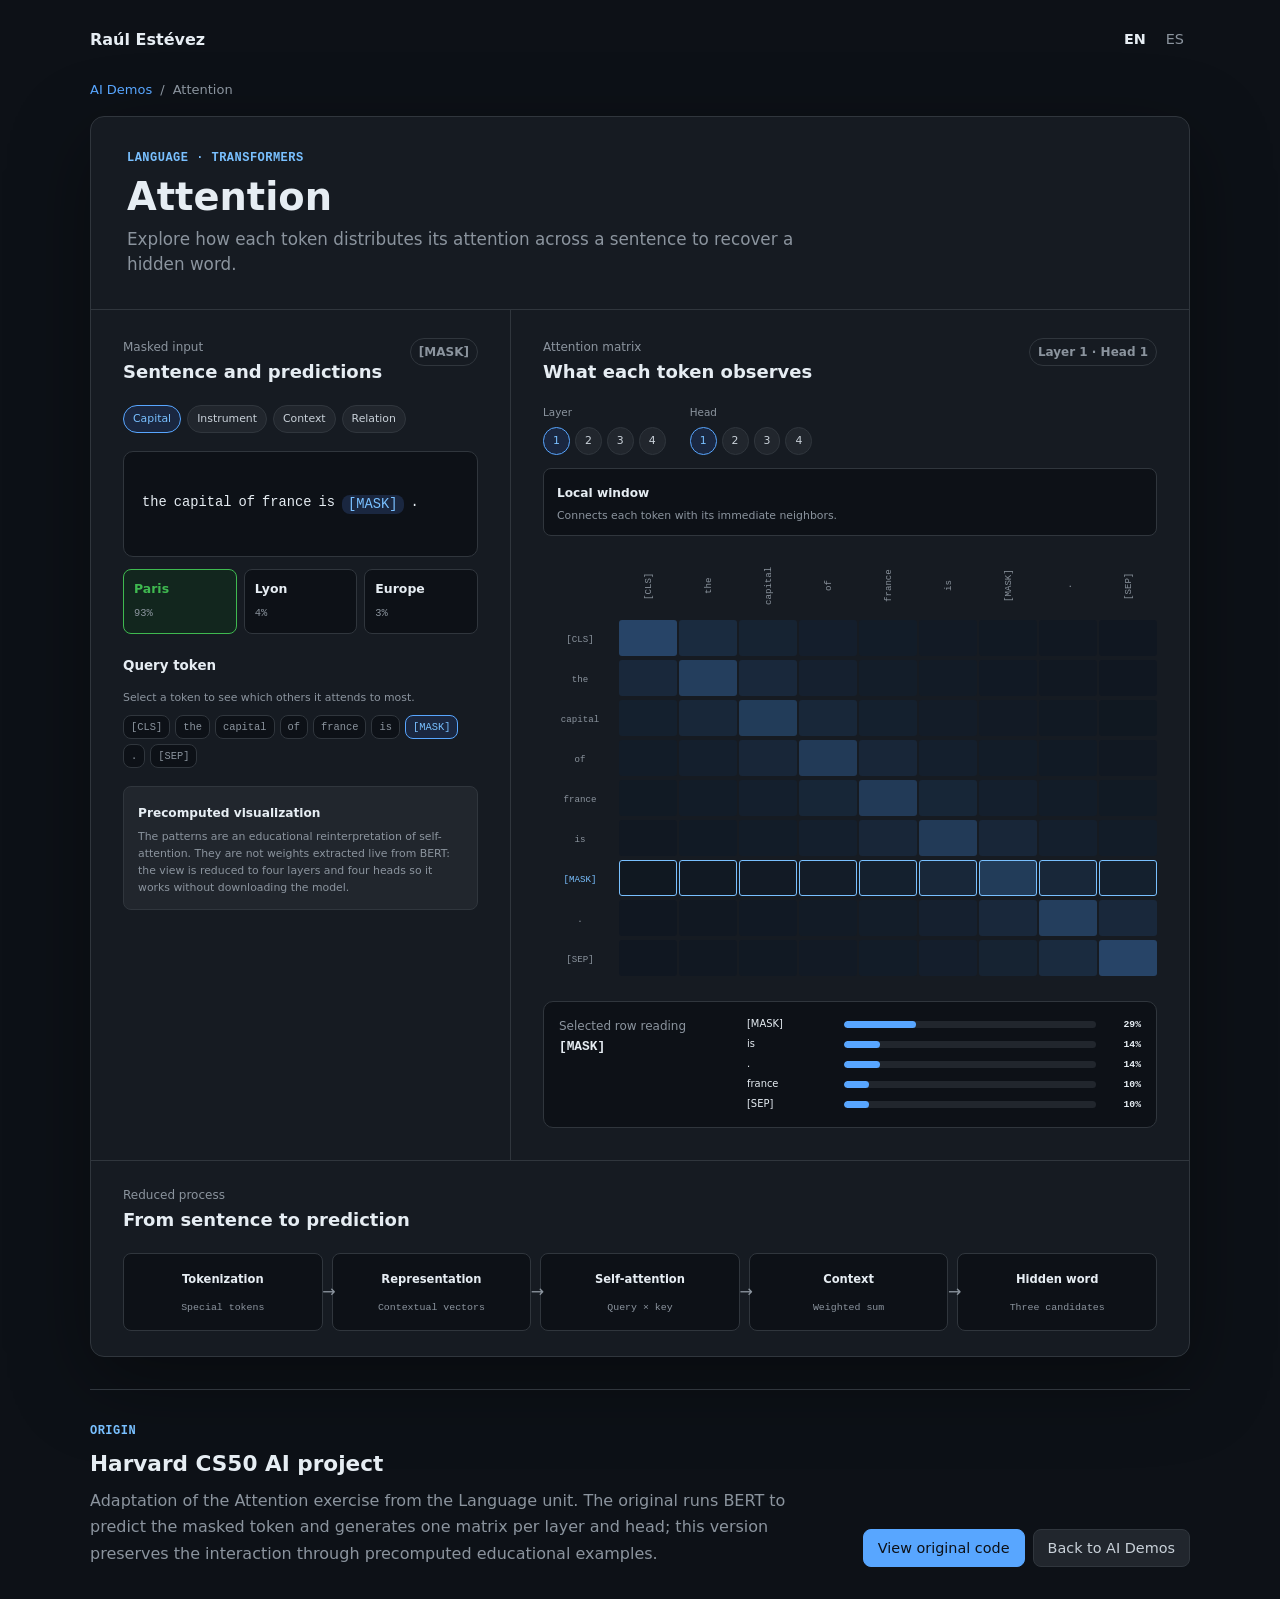
==== demos/attention/index.html @ a3ec4774 "feat: add Attention visualizer" ====
<!doctype html>
<html lang="es">
<head>
  <meta charset="utf-8">
  <meta name="viewport" content="width=device-width, initial-scale=1">
  <meta name="description" content="Visualizador interactivo del mecanismo de self-attention en transformadores.">
  <title>Attention · Self-attention</title>
  <link rel="stylesheet" href="../../assets/css/tokens.css">
  <link rel="stylesheet" href="../../assets/css/base.css">
  <link rel="stylesheet" href="../../assets/css/demo.css">
  <link rel="stylesheet" href="attention.css">
</head>
<body>
  <header class="site-header"><a class="site-header__brand" href="https://raulesteveza.github.io">Raúl Estévez</a><div class="language-switcher" role="group" aria-label="Idioma"><button class="language-switcher__button" type="button" data-lang="en" aria-pressed="false">EN</button><button class="language-switcher__button" type="button" data-lang="es" aria-pressed="true">ES</button></div></header>
  <main class="page-shell demo-page">
    <nav class="breadcrumb" aria-label="Navegación secundaria"><a href="../../" data-i18n="backHub">AI Demos</a><span aria-hidden="true">/</span><span>Attention</span></nav>
    <section class="window demo-window" aria-labelledby="page-title">
      <header class="demo-header"><div><p class="eyebrow" data-i18n="eyebrow">Lenguaje · Transformers</p><h1 id="page-title">Attention</h1><p data-i18n="subtitle">Explora cómo cada token reparte su atención entre las palabras de una frase para recuperar una palabra oculta.</p></div></header>
      <div class="attention-layout">
        <section class="sentence-panel" aria-labelledby="sentence-title">
          <div class="panel-heading"><div><p class="panel-label" data-i18n="inputLabel">Entrada enmascarada</p><h2 id="sentence-title" data-i18n="sentenceTitle">Frase y predicciones</h2></div><span class="analysis-state">[MASK]</span></div>
          <div class="example-list" id="example-list"></div>
          <div class="masked-sentence" id="masked-sentence"></div>
          <div class="prediction-list" id="prediction-list"></div>
          <div class="token-section"><h3 data-i18n="queryTitle">Token que consulta</h3><p data-i18n="queryCopy">Selecciona un token para ver a cuáles presta más atención.</p><div class="token-list" id="token-list"></div></div>
          <div class="scope-note" role="note"><strong data-i18n="scopeTitle">Visualización precalculada</strong><p data-i18n="scopeCopy">Los patrones son una reinterpretación educativa de self-attention. No son pesos extraídos en directo de BERT: se reducen a cuatro capas y cuatro cabezas para funcionar sin descargar el modelo.</p></div>
        </section>
        <section class="matrix-panel" aria-labelledby="matrix-title">
          <div class="panel-heading"><div><p class="panel-label" data-i18n="attentionLabel">Matriz de atención</p><h2 id="matrix-title" data-i18n="matrixTitle">Qué observa cada token</h2></div><span class="analysis-state" id="matrix-state">—</span></div>
          <div class="selector-row"><div><span data-i18n="layer">Capa</span><div class="selector-group" id="layer-selector"></div></div><div><span data-i18n="head">Cabeza</span><div class="selector-group" id="head-selector"></div></div></div>
          <div class="head-summary" id="head-summary"></div>
          <div class="heatmap-wrap"><div class="heatmap" id="heatmap" role="grid"></div></div>
          <div class="focus-panel"><div><p class="panel-label" data-i18n="focusLabel">Lectura de la fila seleccionada</p><h3 id="focus-title">—</h3></div><div class="focus-bars" id="focus-bars"></div></div>
        </section>
      </div>
      <section class="transformer-panel" aria-labelledby="transformer-title"><div class="panel-heading"><div><p class="panel-label" data-i18n="processLabel">Proceso reducido</p><h2 id="transformer-title" data-i18n="transformerTitle">De la frase a la predicción</h2></div></div><div class="transformer-flow" id="transformer-flow"></div></section>
    </section>
    <section class="project-note" aria-labelledby="origin-title"><div><p class="eyebrow" data-i18n="originLabel">Origen</p><h2 id="origin-title" data-i18n="originTitle">Proyecto de Harvard CS50 AI</h2><p data-i18n="originCopy">Adaptación del ejercicio Attention de la unidad Language. El original ejecuta BERT para predecir el token enmascarado y genera una matriz por cada capa y cabeza; esta versión conserva la interacción mediante ejemplos educativos precalculados.</p></div><div class="project-note__actions"><a class="button button--primary" href="https://github.com/RaulEstevezA/harvard_ai/tree/main/6-language/attention" data-i18n="viewCode">Ver código original</a><a class="button" href="../../" data-i18n="backToHub">Volver a AI Demos</a></div></section>
  </main>
  <script src="attention.js"></script>
</body>
</html>
---- assets/css/tokens.css ----
:root {
  --page-bg: #0d1117;
  --surface: #161b22;
  --surface-raised: #21262d;
  --accent-soft: #1a2740;
  --accent: #58a6ff;
  --accent-text: #79c0ff;
  --on-accent: #0d1117;
  --text: #e6edf3;
  --btn-text: #c9d1d9;
  --muted: #8b949e;
  --border: #30363d;
  --success: #3fb950;
  --success-soft: #12261e;
  --warning: #d29922;
  --warning-soft: #2b2111;
  --danger: #f85149;
  --font-sans: system-ui, -apple-system, BlinkMacSystemFont, sans-serif;
  --font-mono: 'SF Mono', 'Fira Code', 'Cascadia Code', ui-monospace, monospace;
  --radius-control: 6px;
  --radius-button: 8px;
  --radius-panel: 10px;
  --radius-window: 14px;
  --radius-pill: 999px;
  --window-shadow: 0 24px 80px rgba(0, 0, 0, 0.36);
}
---- assets/css/base.css ----
* { box-sizing: border-box; }

html { color-scheme: dark; }

body {
  margin: 0;
  background: var(--page-bg);
  color: var(--text);
  font: 16px/1.5 var(--font-sans);
  -webkit-font-smoothing: antialiased;
}

button, input, select { font: inherit; }
a { color: var(--accent); }
a:hover { color: var(--accent-text); }

:focus-visible {
  outline: 2px solid var(--accent);
  outline-offset: 2px;
}

.site-header,
.page-shell {
  width: min(1100px, calc(100% - 64px));
  margin-inline: auto;
}

.site-header {
  min-height: 80px;
  display: flex;
  align-items: center;
  justify-content: space-between;
  gap: 24px;
}

.site-header__brand {
  color: var(--text);
  font-weight: 650;
  text-decoration: none;
}

.language-switcher {
  display: flex;
  gap: 0.5rem;
}

.language-switcher__button {
  padding: 2px 6px;
  border: 0;
  border-radius: 4px;
  background: transparent;
  color: var(--muted);
  font-size: 0.9rem;
  font-weight: 500;
  cursor: pointer;
  transition: color 0.15s ease;
}

.language-switcher__button[aria-pressed="true"] {
  color: var(--text);
  font-weight: 700;
}

.language-switcher__button:hover { color: var(--text); }

.window {
  background: var(--surface);
  border: 1px solid var(--border);
  border-radius: var(--radius-window);
  box-shadow: var(--window-shadow);
}

.eyebrow {
  margin: 0 0 8px;
  color: var(--accent-text);
  font: 600 0.75rem/1.5 var(--font-mono);
  letter-spacing: 0.04em;
  text-transform: uppercase;
}

h1, h2, h3, h4, p { margin-top: 0; }

.button {
  min-height: 38px;
  display: inline-flex;
  align-items: center;
  justify-content: center;
  padding: 8px 14px;
  border: 1px solid var(--border);
  border-radius: var(--radius-button);
  background: var(--surface-raised);
  color: var(--btn-text);
  font-size: 0.9rem;
  font-weight: 500;
  line-height: 1.2;
  text-decoration: none;
  cursor: pointer;
  transition: background-color 0.15s ease, border-color 0.15s ease, color 0.15s ease;
}

.button:hover {
  border-color: var(--muted);
  color: var(--text);
}

.button--primary {
  border-color: var(--accent);
  background: var(--accent);
  color: var(--on-accent);
}

.button--primary:hover {
  background: var(--accent-text);
  border-color: var(--accent-text);
  color: var(--on-accent);
}

@media (max-width: 768px) {
  .site-header, .page-shell { width: min(100% - 32px, 1100px); }
  .site-header { min-height: 64px; }
}
---- assets/css/demo.css ----
.demo-page { padding-bottom: 32px; }

.breadcrumb {
  display: flex;
  gap: 8px;
  margin: 0 0 16px;
  color: var(--muted);
  font-size: 0.8125rem;
}

.breadcrumb a { text-decoration: none; }

.demo-window { overflow: hidden; }

.demo-header {
  display: flex;
  align-items: flex-start;
  justify-content: space-between;
  gap: 24px;
  padding: 32px 36px;
  border-bottom: 1px solid var(--border);
}

.demo-header h1 { margin-bottom: 8px; font-size: 2.4rem; line-height: 1.15; }
.demo-header p:last-child { max-width: 680px; margin-bottom: 0; color: var(--muted); font-size: 1.05rem; }

.demo-layout { display: grid; grid-template-columns: minmax(360px, 0.9fr) minmax(440px, 1.1fr); }
.game-panel, .analysis-panel { padding: 28px 32px 32px; }
.game-panel { border-right: 1px solid var(--border); }

.panel-heading {
  display: flex;
  align-items: flex-start;
  justify-content: space-between;
  gap: 16px;
  margin-bottom: 20px;
}

.panel-label { margin-bottom: 2px; color: var(--muted); font-size: 0.75rem; }
.panel-heading h2 { margin-bottom: 0; font-size: 1.125rem; }

.side-selector {
  display: grid;
  grid-template-columns: repeat(2, minmax(0, 1fr));
  gap: 8px;
  margin-bottom: 20px;
}

.side-selector button {
  min-height: 58px;
  display: flex;
  align-items: center;
  gap: 10px;
  padding: 8px 12px;
  border: 1px solid var(--border);
  border-radius: var(--radius-button);
  background: var(--page-bg);
  color: var(--btn-text);
  text-align: left;
  cursor: pointer;
}

.side-selector button[aria-pressed="true"] { border-color: var(--accent); background: var(--accent-soft); color: var(--text); }
.side-selector span { font: 600 1.25rem var(--font-mono); }
.side-selector small { color: var(--muted); }

.game-status {
  min-height: 44px;
  display: flex;
  align-items: center;
  justify-content: center;
  margin-bottom: 16px;
  padding: 8px 12px;
  border: 1px solid var(--border);
  border-radius: var(--radius-button);
  background: var(--page-bg);
  color: var(--text);
  font-size: 0.875rem;
  text-align: center;
}

.game-status[data-tone="thinking"] { border-color: var(--accent); color: var(--accent-text); }
.game-status[data-tone="won"] { border-color: var(--success); background: var(--success-soft); color: var(--success); }
.game-status[data-tone="lost"], .game-status[data-tone="draw"] { border-color: var(--warning); background: var(--warning-soft); color: var(--warning); }

.board {
  width: min(100%, 330px);
  aspect-ratio: 1;
  display: grid;
  grid-template-columns: repeat(3, 1fr);
  margin: 0 auto 20px;
}

.board button {
  min-width: 0;
  border: 0;
  border-right: 1px solid var(--border);
  border-bottom: 1px solid var(--border);
  background: transparent;
  color: var(--text);
  font: 600 clamp(2rem, 7vw, 3.25rem) var(--font-mono);
  cursor: pointer;
}

.board button:nth-child(3n) { border-right: 0; }
.board button:nth-child(n+7) { border-bottom: 0; }
.board button:not(:disabled):hover { background: var(--accent-soft); }
.board button[data-mark="X"] { color: var(--accent-text); }
.board button[data-mark="O"] { color: var(--warning); }
.board button[data-winning="true"] { background: var(--success-soft); color: var(--success); }
.board button:disabled { cursor: default; }

.game-note { max-width: 420px; margin: 0 auto; color: var(--muted); font-size: 0.8125rem; text-align: center; }

.analysis-state {
  padding: 4px 8px;
  border: 1px solid var(--border);
  border-radius: var(--radius-pill);
  color: var(--muted);
  font-size: 0.75rem;
  font-weight: 600;
}

.analysis-state[data-active="true"] { border-color: var(--accent); background: var(--accent-soft); color: var(--accent-text); }

.metrics {
  display: grid;
  grid-template-columns: repeat(3, minmax(0, 1fr));
  margin: 0 0 24px;
  border: 1px solid var(--border);
  border-radius: var(--radius-button);
  background: var(--page-bg);
}

.metrics div { min-width: 0; padding: 12px; border-right: 1px solid var(--border); border-bottom: 1px solid var(--border); }
.metrics div:nth-child(3n) { border-right: 0; }
.metrics div:nth-child(n+4) { border-bottom: 0; }
.metrics dt { margin-bottom: 4px; color: var(--muted); font-size: 0.6875rem; }
.metrics dd { overflow: hidden; margin: 0; color: var(--text); font: 600 0.875rem var(--font-mono); text-overflow: ellipsis; white-space: nowrap; }

.candidate-section { margin-bottom: 20px; }
.candidate-section__heading { display: flex; justify-content: space-between; gap: 16px; margin-bottom: 8px; }
.candidate-section h3 { margin-bottom: 0; font-size: 0.875rem; }
.candidate-section__heading span { color: var(--muted); font-size: 0.75rem; }

.candidate-list { overflow-y: auto; min-height: 124px; max-height: 180px; border: 1px solid var(--border); border-radius: var(--radius-button); background: var(--page-bg); }
.empty-state { margin: 0; padding: 20px; color: var(--muted); font-size: 0.8125rem; text-align: center; }

.candidate-row {
  display: grid;
  grid-template-columns: 38px minmax(0, 1fr) auto;
  align-items: center;
  gap: 10px;
  padding: 9px 12px;
  border-bottom: 1px solid var(--border);
  font-size: 0.8125rem;
}

.candidate-row:last-child { border-bottom: 0; }
.candidate-row[data-selected="true"] { background: var(--accent-soft); }
.candidate-row__move { color: var(--text); font-family: var(--font-mono); }
.candidate-row__bar { height: 4px; overflow: hidden; border-radius: var(--radius-pill); background: var(--surface-raised); }
.candidate-row__bar span { display: block; height: 100%; background: var(--muted); }
.candidate-row[data-score="1"] .candidate-row__bar span { width: 100%; background: var(--success); }
.candidate-row[data-score="0"] .candidate-row__bar span { width: 55%; background: var(--warning); }
.candidate-row[data-score="-1"] .candidate-row__bar span { width: 18%; background: var(--danger); }
.candidate-row__result { color: var(--muted); font-weight: 600; }
.candidate-row[data-selected="true"] .candidate-row__result { color: var(--accent-text); }

.algorithm-note { padding: 14px 16px; border: 1px solid var(--border); border-radius: var(--radius-panel); background: var(--accent-soft); }
.algorithm-note strong { display: block; margin-bottom: 4px; color: var(--accent-text); font-size: 0.8125rem; }
.algorithm-note p { margin: 0; color: var(--btn-text); font-size: 0.8125rem; line-height: 1.55; }

.project-note {
  display: flex;
  justify-content: space-between;
  align-items: end;
  gap: 32px;
  margin-top: 32px;
  padding-top: 32px;
  border-top: 1px solid var(--border);
}

.project-note h2 { margin-bottom: 8px; font-size: 1.35rem; }
.project-note p:last-child { max-width: 720px; margin-bottom: 0; color: var(--muted); line-height: 1.65; }
.project-note__actions { flex: 0 0 auto; display: flex; flex-wrap: wrap; gap: 8px; }

@media (max-width: 1000px) {
  .demo-layout { grid-template-columns: 1fr; }
  .game-panel { border-right: 0; border-bottom: 1px solid var(--border); }
}

@media (max-width: 768px) {
  .demo-header { padding: 24px; }
  .demo-header h1 { font-size: 1.75rem; }
  .game-panel, .analysis-panel { padding: 24px; }
  .project-note { align-items: flex-start; flex-direction: column; }
}

@media (max-width: 600px) {
  .demo-header { flex-direction: column; padding: 20px 16px; }
  .game-panel, .analysis-panel { padding: 20px 16px; }
  .side-selector { grid-template-columns: 1fr; }
  .metrics { grid-template-columns: repeat(2, minmax(0, 1fr)); }
  .metrics div:nth-child(3n) { border-right: 1px solid var(--border); }
  .metrics div:nth-child(2n) { border-right: 0; }
  .metrics div:nth-child(n+4) { border-bottom: 1px solid var(--border); }
  .metrics div:nth-child(n+5) { border-bottom: 0; }
  .candidate-section__heading { flex-direction: column; gap: 2px; }
  .project-note__actions, .project-note__actions .button { width: 100%; }
}
---- demos/attention/attention.css ----
.attention-layout{display:grid;grid-template-columns:minmax(420px,.75fr) minmax(620px,1.25fr)}.sentence-panel,.matrix-panel{padding:28px 32px 32px}.sentence-panel{border-right:1px solid var(--border)}
.example-list{display:flex;flex-wrap:wrap;gap:6px;margin-bottom:18px}.example-list button,.selector-group button{padding:5px 9px;border:1px solid var(--border);border-radius:var(--radius-pill);background:var(--surface-raised);color:var(--btn-text);font-size:.68rem;cursor:pointer}.example-list button[aria-pressed="true"],.selector-group button[aria-pressed="true"]{border-color:var(--accent);background:var(--accent-soft);color:var(--accent-text)}
.masked-sentence{min-height:106px;display:flex;flex-wrap:wrap;align-content:center;gap:7px;padding:18px;border:1px solid var(--border);border-radius:var(--radius-panel);background:var(--page-bg)}.sentence-word{font:500 .86rem var(--font-mono)}.sentence-word[data-mask="true"]{padding:2px 6px;border-radius:var(--radius-button);background:var(--accent-soft);color:var(--accent-text)}
.prediction-list{display:grid;grid-template-columns:repeat(3,1fr);gap:7px;margin:12px 0 22px}.prediction{padding:10px;border:1px solid var(--border);border-radius:var(--radius-button);background:var(--page-bg)}.prediction strong{display:block;font-size:.78rem}.prediction span{color:var(--muted);font:.65rem var(--font-mono)}.prediction:first-child{border-color:var(--success);background:var(--success-soft)}.prediction:first-child strong{color:var(--success)}
.token-section h3{font-size:.84rem}.token-section>p{margin:4px 0 9px;color:var(--muted);font-size:.68rem}.token-list{display:flex;flex-wrap:wrap;gap:5px}.token-button{padding:5px 7px;border:1px solid var(--border);border-radius:var(--radius-button);background:var(--page-bg);color:var(--muted);font:500 .65rem var(--font-mono);cursor:pointer}.token-button[aria-pressed="true"]{border-color:var(--accent);background:var(--accent-soft);color:var(--accent-text)}
.scope-note{margin-top:18px;padding:13px 14px;border:1px solid var(--border);border-radius:var(--radius-button);background:var(--surface-raised)}.scope-note strong{font-size:.76rem}.scope-note p{margin:5px 0 0;color:var(--muted);font-size:.68rem;line-height:1.55}
.selector-row{display:flex;gap:24px;margin-bottom:13px}.selector-row>div{display:grid;gap:6px}.selector-row span{color:var(--muted);font-size:.65rem}.selector-group{display:flex;gap:5px}.head-summary{min-height:58px;margin-bottom:14px;padding:11px 13px;border:1px solid var(--border);border-radius:var(--radius-button);background:var(--page-bg)}.head-summary strong{font-size:.76rem}.head-summary p{margin:4px 0 0;color:var(--muted);font-size:.68rem}
.heatmap-wrap{max-width:100%;overflow:auto;padding:4px 0 10px}.heatmap{display:grid;width:max-content;min-width:100%;gap:2px}.heatmap-label{display:grid;place-items:center;min-width:36px;height:38px;padding:2px;color:var(--muted);font:500 .57rem var(--font-mono);overflow:hidden}.heatmap-label--column{writing-mode:vertical-rl;transform:rotate(180deg);height:64px}.heatmap-label[data-active="true"]{color:var(--accent-text)}.heatmap-cell{min-width:36px;height:36px;border:1px solid transparent;border-radius:3px;background:color-mix(in srgb,var(--accent) calc(var(--score)*100%),var(--page-bg));cursor:pointer}.heatmap-cell:hover,.heatmap-cell[data-active="true"]{border-color:var(--accent-text)}
.focus-panel{display:grid;grid-template-columns:170px 1fr;gap:18px;margin-top:13px;padding:15px;border:1px solid var(--border);border-radius:var(--radius-panel);background:var(--page-bg)}.focus-panel h3{margin-top:4px;font:600 .8rem var(--font-mono)}.focus-bars{display:grid;gap:5px}.focus-row{display:grid;grid-template-columns:90px 1fr 38px;align-items:center;gap:7px;font-size:.62rem}.focus-row>span{overflow:hidden;text-overflow:ellipsis;white-space:nowrap}.focus-track{height:7px;border-radius:var(--radius-pill);background:var(--surface-raised);overflow:hidden}.focus-track i{display:block;height:100%;border-radius:inherit;background:var(--accent)}.focus-row strong{text-align:right;font:600 .61rem var(--font-mono)}
.transformer-panel{padding:25px 32px;border-top:1px solid var(--border)}.transformer-flow{display:grid;grid-template-columns:repeat(5,1fr);gap:9px}.flow-step{position:relative;display:grid;place-items:center;min-height:78px;padding:10px;border:1px solid var(--border);border-radius:var(--radius-button);background:var(--page-bg);text-align:center}.flow-step:not(:last-child)::after{content:'→';position:absolute;right:-14px;z-index:1;color:var(--muted)}.flow-step strong{font-size:.72rem}.flow-step span{color:var(--muted);font:.62rem var(--font-mono)}
@media(max-width:1120px){.attention-layout{grid-template-columns:1fr}.sentence-panel{border-right:0;border-bottom:1px solid var(--border)}}@media(max-width:700px){.sentence-panel,.matrix-panel,.transformer-panel{padding:20px 16px}.prediction-list{grid-template-columns:1fr}.focus-panel{grid-template-columns:1fr}.transformer-flow{grid-template-columns:1fr}.flow-step:not(:last-child)::after{display:none}.heatmap-cell{min-width:30px;height:30px}.heatmap-label{min-width:30px}.selector-row{align-items:flex-start;flex-direction:column;gap:12px}}
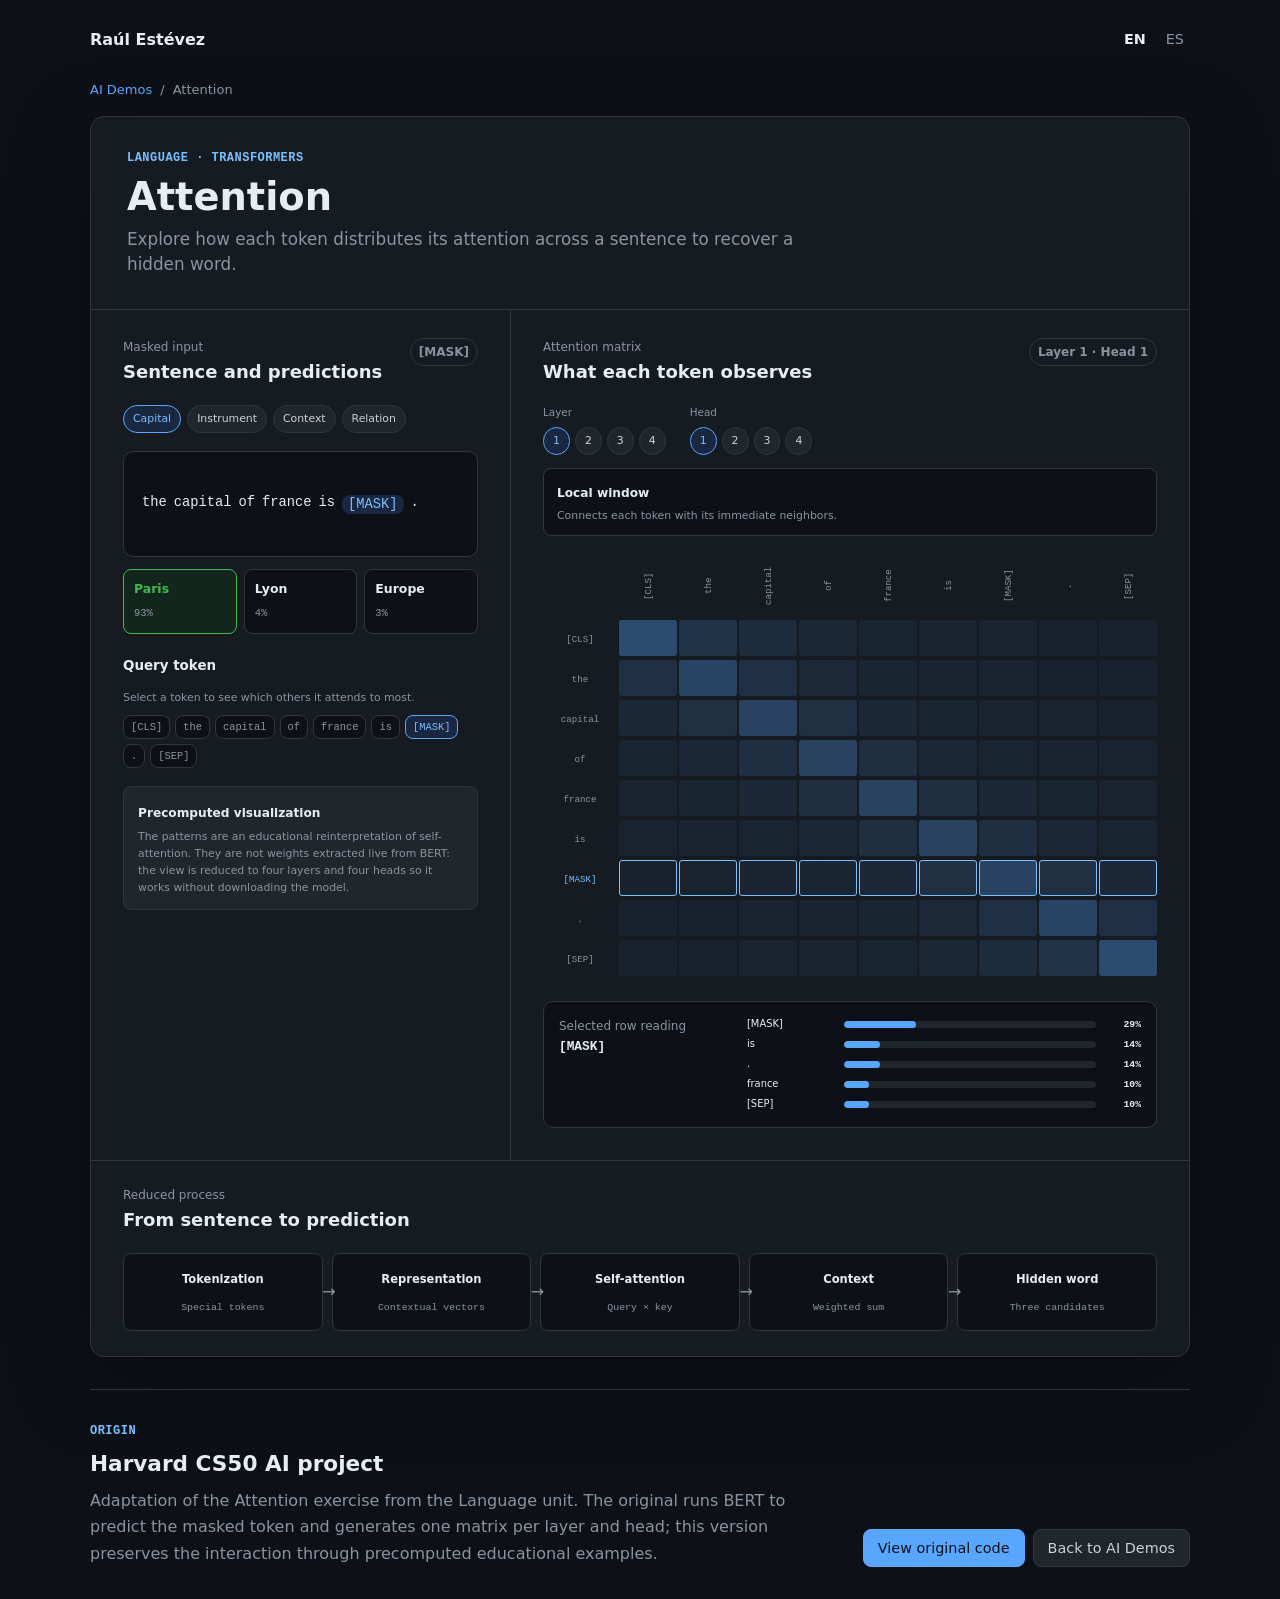
==== commit c3d2cd60: "feat: add Cloudflare Web Analytics beacon to demo pages" ====
--- a/demos/attention/index.html
+++ b/demos/attention/index.html
@@ -38,5 +38,12 @@
     <section class="project-note" aria-labelledby="origin-title"><div><p class="eyebrow" data-i18n="originLabel">Origen</p><h2 id="origin-title" data-i18n="originTitle">Proyecto de Harvard CS50 AI</h2><p data-i18n="originCopy">Adaptación del ejercicio Attention de la unidad Language. El original ejecuta BERT para predecir el token enmascarado y genera una matriz por cada capa y cabeza; esta versión conserva la interacción mediante ejemplos educativos precalculados.</p></div><div class="project-note__actions"><a class="button button--primary" href="https://github.com/RaulEstevezA/harvard_ai/tree/main/6-language/attention" data-i18n="viewCode">Ver código original</a><a class="button" href="../../" data-i18n="backToHub">Volver a AI Demos</a></div></section>
   </main>
   <script src="attention.js"></script>
+  <!-- Cloudflare Web Analytics -->
+  <script
+    type="module"
+    src="https://static.cloudflareinsights.com/beacon.min.js"
+    data-cf-beacon='{"token":"e39c213b71d04ecea667fe1a7c72f355"}'>
+  </script>
+  <!-- End Cloudflare Web Analytics -->
 </body>
 </html>
--- a/assets/css/tokens.css
+++ b/assets/css/tokens.css
@@ -4,6 +4,7 @@
   --surface-raised: #21262d;
   --accent-soft: #1a2740;
   --accent: #58a6ff;
+  --accent-rgb: 88, 166, 255;
   --accent-text: #79c0ff;
   --on-accent: #0d1117;
   --text: #e6edf3;
@@ -11,10 +12,14 @@
   --muted: #8b949e;
   --border: #30363d;
   --success: #3fb950;
+  --success-rgb: 63, 185, 80;
+  --success-text: #7ee787;
   --success-soft: #12261e;
   --warning: #d29922;
   --warning-soft: #2b2111;
   --danger: #f85149;
+  --puzzle-rgb: 163, 113, 247;
+  --puzzle-text: #d2a8ff;
   --font-sans: system-ui, -apple-system, BlinkMacSystemFont, sans-serif;
   --font-mono: 'SF Mono', 'Fira Code', 'Cascadia Code', ui-monospace, monospace;
   --radius-control: 6px;
--- a/demos/attention/attention.css
+++ b/demos/attention/attention.css
@@ -5,7 +5,7 @@
 .token-section h3{font-size:.84rem}.token-section>p{margin:4px 0 9px;color:var(--muted);font-size:.68rem}.token-list{display:flex;flex-wrap:wrap;gap:5px}.token-button{padding:5px 7px;border:1px solid var(--border);border-radius:var(--radius-button);background:var(--page-bg);color:var(--muted);font:500 .65rem var(--font-mono);cursor:pointer}.token-button[aria-pressed="true"]{border-color:var(--accent);background:var(--accent-soft);color:var(--accent-text)}
 .scope-note{margin-top:18px;padding:13px 14px;border:1px solid var(--border);border-radius:var(--radius-button);background:var(--surface-raised)}.scope-note strong{font-size:.76rem}.scope-note p{margin:5px 0 0;color:var(--muted);font-size:.68rem;line-height:1.55}
 .selector-row{display:flex;gap:24px;margin-bottom:13px}.selector-row>div{display:grid;gap:6px}.selector-row span{color:var(--muted);font-size:.65rem}.selector-group{display:flex;gap:5px}.head-summary{min-height:58px;margin-bottom:14px;padding:11px 13px;border:1px solid var(--border);border-radius:var(--radius-button);background:var(--page-bg)}.head-summary strong{font-size:.76rem}.head-summary p{margin:4px 0 0;color:var(--muted);font-size:.68rem}
-.heatmap-wrap{max-width:100%;overflow:auto;padding:4px 0 10px}.heatmap{display:grid;width:max-content;min-width:100%;gap:2px}.heatmap-label{display:grid;place-items:center;min-width:36px;height:38px;padding:2px;color:var(--muted);font:500 .57rem var(--font-mono);overflow:hidden}.heatmap-label--column{writing-mode:vertical-rl;transform:rotate(180deg);height:64px}.heatmap-label[data-active="true"]{color:var(--accent-text)}.heatmap-cell{min-width:36px;height:36px;border:1px solid transparent;border-radius:3px;background:color-mix(in srgb,var(--accent) calc(var(--score)*100%),var(--page-bg));cursor:pointer}.heatmap-cell:hover,.heatmap-cell[data-active="true"]{border-color:var(--accent-text)}
+.heatmap-wrap{max-width:100%;overflow:auto;padding:4px 0 10px}.heatmap{display:grid;width:max-content;min-width:100%;gap:2px}.heatmap-label{display:grid;place-items:center;min-width:36px;height:38px;padding:2px;color:var(--muted);font:500 .57rem var(--font-mono);overflow:hidden}.heatmap-label--column{writing-mode:vertical-rl;transform:rotate(180deg);height:64px}.heatmap-label[data-active="true"]{color:var(--accent-text)}.heatmap-cell{min-width:36px;height:36px;border:1px solid transparent;border-radius:3px;background:rgba(var(--accent-rgb),var(--score));cursor:pointer}.heatmap-cell:hover,.heatmap-cell[data-active="true"]{border-color:var(--accent-text)}
 .focus-panel{display:grid;grid-template-columns:170px 1fr;gap:18px;margin-top:13px;padding:15px;border:1px solid var(--border);border-radius:var(--radius-panel);background:var(--page-bg)}.focus-panel h3{margin-top:4px;font:600 .8rem var(--font-mono)}.focus-bars{display:grid;gap:5px}.focus-row{display:grid;grid-template-columns:90px 1fr 38px;align-items:center;gap:7px;font-size:.62rem}.focus-row>span{overflow:hidden;text-overflow:ellipsis;white-space:nowrap}.focus-track{height:7px;border-radius:var(--radius-pill);background:var(--surface-raised);overflow:hidden}.focus-track i{display:block;height:100%;border-radius:inherit;background:var(--accent)}.focus-row strong{text-align:right;font:600 .61rem var(--font-mono)}
 .transformer-panel{padding:25px 32px;border-top:1px solid var(--border)}.transformer-flow{display:grid;grid-template-columns:repeat(5,1fr);gap:9px}.flow-step{position:relative;display:grid;place-items:center;min-height:78px;padding:10px;border:1px solid var(--border);border-radius:var(--radius-button);background:var(--page-bg);text-align:center}.flow-step:not(:last-child)::after{content:'→';position:absolute;right:-14px;z-index:1;color:var(--muted)}.flow-step strong{font-size:.72rem}.flow-step span{color:var(--muted);font:.62rem var(--font-mono)}
-@media(max-width:1120px){.attention-layout{grid-template-columns:1fr}.sentence-panel{border-right:0;border-bottom:1px solid var(--border)}}@media(max-width:700px){.sentence-panel,.matrix-panel,.transformer-panel{padding:20px 16px}.prediction-list{grid-template-columns:1fr}.focus-panel{grid-template-columns:1fr}.transformer-flow{grid-template-columns:1fr}.flow-step:not(:last-child)::after{display:none}.heatmap-cell{min-width:30px;height:30px}.heatmap-label{min-width:30px}.selector-row{align-items:flex-start;flex-direction:column;gap:12px}}
+@media(max-width:1120px){.attention-layout{grid-template-columns:minmax(0,1fr)}.sentence-panel{border-right:0;border-bottom:1px solid var(--border)}}@media(max-width:700px){.sentence-panel,.matrix-panel,.transformer-panel{padding:20px 16px}.prediction-list{grid-template-columns:1fr}.focus-panel{grid-template-columns:1fr}.transformer-flow{grid-template-columns:1fr}.flow-step:not(:last-child)::after{display:none}.heatmap-cell{min-width:30px;height:30px}.heatmap-label{min-width:30px}.selector-row{align-items:flex-start;flex-direction:column;gap:12px}}
